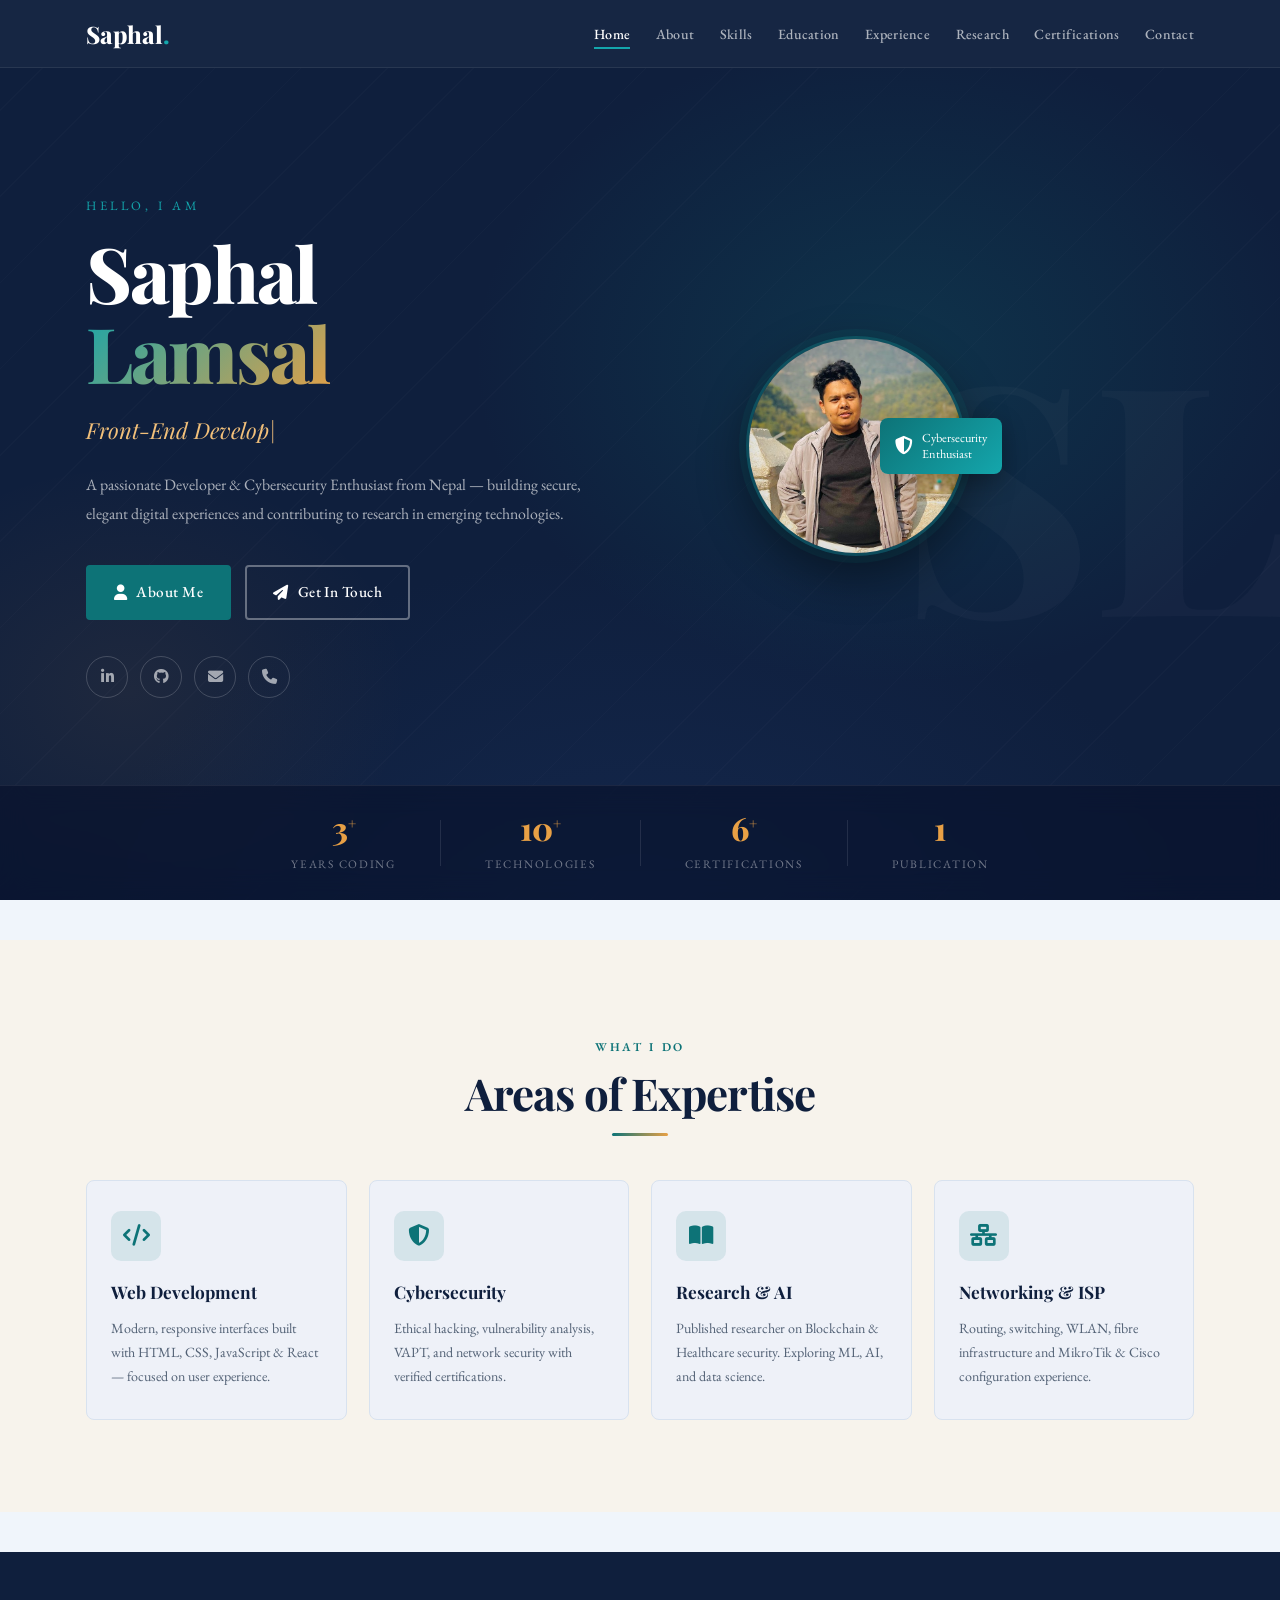
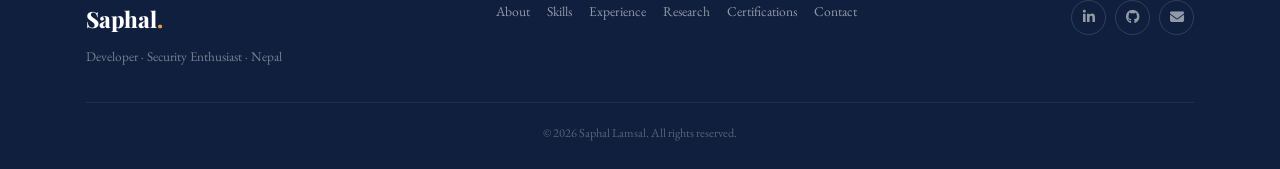
==== index.html @ c55fe4b3 "Add files via upload" ====
<!DOCTYPE html>
<html lang="en">
<head>
<meta charset="UTF-8">
<meta name="viewport" content="width=device-width, initial-scale=1.0">
<title>Saphal Lamsal — Developer &amp; Cybersecurity Enthusiast | Portfolio</title>
<meta name="description" content="Saphal Lamsal — Front-End Developer, Cybersecurity Enthusiast and Researcher from Nepal. Specializing in web development, ethical hacking, and AI research.">
<meta name="keywords" content="Saphal Lamsal, web developer Nepal, cybersecurity expert, ethical hacker, front-end developer, React developer, Python developer, VAPT, penetration testing, blockchain research, AI researcher Nepal">
<meta name="author" content="Saphal Lamsal">
<meta name="robots" content="index, follow">
<link rel="canonical" href="https://safallamsal.com.np/">

<!-- Open Graph / Facebook -->
<meta property="og:type" content="website">
<meta property="og:url" content="https://safallamsal.com.np/">
<meta property="og:title" content="Saphal Lamsal — Developer & Cybersecurity Enthusiast">
<meta property="og:description" content="Front-End Developer, Cybersecurity Enthusiast and Researcher from Nepal. Specializing in web development, ethical hacking, and AI research.">
<meta property="og:image" content="https://safallamsal.com.np/assets/img/profile/saphal-hero.png">

<!-- Twitter -->
<meta property="twitter:card" content="summary_large_image">
<meta property="twitter:url" content="https://safallamsal.com.np/">
<meta property="twitter:title" content="Saphal Lamsal — Developer & Cybersecurity Enthusiast">
<meta property="twitter:description" content="Front-End Developer, Cybersecurity Enthusiast and Researcher from Nepal.">
<meta property="twitter:image" content="https://safallamsal.com.np/assets/img/profile/saphal-hero.png">

<!-- Structured Data -->
<script type="application/ld+json">
{
  "@context": "https://schema.org",
  "@type": "Person",
  "name": "Saphal Lamsal",
  "url": "https://safallamsal.com.np",
  "image": "https://safallamsal.com.np/assets/img/profile/saphal-hero.png",
  "jobTitle": "Front-End Developer & Cybersecurity Enthusiast",
  "worksFor": {
    "@type": "Organization",
    "name": "Freelance"
  },
  "address": {
    "@type": "PostalAddress",
    "addressLocality": "Devchuli, Nawalpur",
    "addressCountry": "Nepal"
  },
  "email": "info@safallamsal.com.np",
  "telephone": "+977-9865506710",
  "sameAs": [
    "https://www.linkedin.com/in/saphallamsal/",
    "https://github.com/safalamsall"
  ]
}
</script>

<script async src="https://pagead2.googlesyndication.com/pagead/js/adsbygoogle.js?client=ca-pub-1549893812626371"
     crossorigin="anonymous"></script>
<link rel="stylesheet" href="style.css">
<link rel="stylesheet" href="https://cdnjs.cloudflare.com/ajax/libs/font-awesome/6.5.0/css/all.min.css">
</head>
<body>

<nav class="navbar" id="navbar">
  <div class="nav-inner">
    <a href="index.html" class="nav-logo">Saphal<span>.</span></a>
    <button class="hamburger" id="hamburger" aria-label="Menu">
      <span></span><span></span><span></span>
    </button>
    <ul class="nav-links" id="nav-links">
      <li><a href="index.html" class="active">Home</a></li>
      <li><a href="about.html">About</a></li>
      <li><a href="skills.html">Skills</a></li>
      <li><a href="education.html">Education</a></li>
      <li><a href="experience.html">Experience</a></li>
      <li><a href="research.html">Research</a></li>
      <li><a href="certifications.html">Certifications</a></li>
      <li><a href="contact.html">Contact</a></li>
    </ul>
  </div>
</nav>

<!-- ═══════════ HERO ═══════════ -->
<section class="hero">
  <div class="hero-bg-text">SL</div>
  <div class="hero-content">

    <div class="hero-intro">
      <span class="hero-greeting">Hello, I am</span>
      <h1 class="hero-name">Saphal<br><span>Lamsal</span></h1>
      <div class="hero-typewriter">
        <span id="typewriter"></span><span class="cursor">|</span>
      </div>
      <p class="hero-bio">
        A passionate Developer &amp; Cybersecurity Enthusiast from Nepal — building secure,
        elegant digital experiences and contributing to research in emerging technologies.
      </p>
      <div class="hero-ctas">
        <a href="about.html" class="btn-primary"><i class="fas fa-user"></i> About Me</a>
        <a href="contact.html" class="btn-outline"><i class="fas fa-paper-plane"></i> Get In Touch</a>
      </div>
      <div class="hero-socials">
        <a href="https://www.linkedin.com/in/saphallamsal/" target="_blank" aria-label="LinkedIn">
          <i class="fab fa-linkedin-in"></i>
        </a>
        <a href="https://github.com/safalamsall" target="_blank" aria-label="GitHub">
          <i class="fab fa-github"></i>
        </a>
        <a href="mailto:info@safallamsal.com.np" aria-label="Email">
          <i class="fas fa-envelope"></i>
        </a>
        <a href="tel:+9779865506710" aria-label="Phone">
          <i class="fas fa-phone"></i>
        </a>
      </div>
    </div>

    <div class="hero-portrait">
  <div class="portrait-badge">
    <i class="fas fa-shield-alt"></i>
    <span>Cybersecurity<br>Enthusiast</span>
  </div>

  <div class="hero-photo-circle">
    <img src="assets/img/profile/saphal-hero.png" alt="Saphal Lamsal">
  </div>
</div>

  </div>

  <div class="hero-stats-bar">
    <div class="stat-item">
      <span class="stat-n">3<sup>+</sup></span>
      <span class="stat-l">Years Coding</span>
    </div>
    <div class="stat-sep"></div>
    <div class="stat-item">
      <span class="stat-n">10<sup>+</sup></span>
      <span class="stat-l">Technologies</span>
    </div>
    <div class="stat-sep"></div>
    <div class="stat-item">
      <span class="stat-n">6<sup>+</sup></span>
      <span class="stat-l">Certifications</span>
    </div>
    <div class="stat-sep"></div>
    <div class="stat-item">
      <span class="stat-n">1</span>
      <span class="stat-l">Publication</span>
    </div>
  </div>
</section>

<!-- AdSense Ad Unit 1 -->
<div style="text-align: center; margin: 40px auto; max-width: 1200px;">
  <ins class="adsbygoogle"
       style="display:block"
       data-ad-client="ca-pub-1549893812626371"
       data-ad-slot="auto"
       data-ad-format="auto"
       data-full-width-responsive="true"></ins>
  <script>
       (adsbygoogle = window.adsbygoogle || []).push({});
  </script>
</div>

<!-- ═══════════ OVERVIEW ═══════════ -->
<section class="overview section-pad">
  <div class="container">
    <div class="sec-header center">
      <span class="sec-tag">What I Do</span>
      <h2 class="sec-title">Areas of Expertise</h2>
      <div class="sec-rule"></div>
    </div>
    <div class="overview-grid">
      <a href="skills.html" class="ov-card">
        <div class="ov-icon"><i class="fas fa-code"></i></div>
        <h3>Web Development</h3>
        <p>Modern, responsive interfaces built with HTML, CSS, JavaScript &amp; React — focused on user experience.</p>
      </a>
      <a href="certifications.html" class="ov-card">
        <div class="ov-icon"><i class="fas fa-shield-alt"></i></div>
        <h3>Cybersecurity</h3>
        <p>Ethical hacking, vulnerability analysis, VAPT, and network security with verified certifications.</p>
      </a>
      <a href="research.html" class="ov-card">
        <div class="ov-icon"><i class="fas fa-book-open"></i></div>
        <h3>Research &amp; AI</h3>
        <p>Published researcher on Blockchain &amp; Healthcare security. Exploring ML, AI, and data science.</p>
      </a>
      <a href="experience.html" class="ov-card">
        <div class="ov-icon"><i class="fas fa-network-wired"></i></div>
        <h3>Networking &amp; ISP</h3>
        <p>Routing, switching, WLAN, fibre infrastructure and MikroTik &amp; Cisco configuration experience.</p>
      </a>
    </div>
  </div>
</section>

<!-- AdSense Ad Unit 2 -->
<div style="text-align: center; margin: 40px auto; max-width: 1200px; padding: 0 20px;">
  <ins class="adsbygoogle"
       style="display:block"
       data-ad-client="ca-pub-1549893812626371"
       data-ad-slot="auto"
       data-ad-format="auto"
       data-full-width-responsive="true"></ins>
  <script>
       (adsbygoogle = window.adsbygoogle || []).push({});
  </script>
</div>

<!-- ═══════════ FOOTER ═══════════ -->
<footer class="footer">
  <div class="container">
    <div class="footer-inner">
      <div class="footer-brand">
        <span class="nav-logo">Saphal<span>.</span></span>
        <p>Developer · Security Enthusiast · Nepal</p>
      </div>
      <div class="footer-links">
        <a href="about.html">About</a>
        <a href="skills.html">Skills</a>
        <a href="experience.html">Experience</a>
        <a href="research.html">Research</a>
        <a href="certifications.html">Certifications</a>
        <a href="contact.html">Contact</a>
      </div>
      <div class="footer-socials">
        <a href="https://www.linkedin.com/in/saphallamsal/" target="_blank" aria-label="LinkedIn"><i class="fab fa-linkedin-in"></i></a>
        <a href="https://github.com/safalamsall" target="_blank" aria-label="GitHub"><i class="fab fa-github"></i></a>
        <a href="mailto:info@safallamsal.com.np" aria-label="Email"><i class="fas fa-envelope"></i></a>
      </div>
    </div>
    <div class="footer-copy">&copy; 2026 Saphal Lamsal. All rights reserved.</div>
  </div>
</footer>

<script src="main.js"></script>
</body>
</html>
---- style.css ----
/* ═══════════════════════════════════════════════════════════
   SAPHAL LAMSAL — PORTFOLIO  v3  (Final)
   Theme: Navy · Teal · Gold · Slate — No plain white backgrounds
═══════════════════════════════════════════════════════════ */
@import url('https://fonts.googleapis.com/css2?family=Playfair+Display:ital,wght@0,400;0,600;0,700;0,800;1,400;1,700&family=EB+Garamond:ital,opsz,wght@0,8..144,400;0,8..144,500;0,8..144,600;1,8..144,400;1,8..144,500&display=swap');

:root{
  --navy:       #0f1f3d;
  --navy-mid:   #1a3260;
  --navy-light: #243d6e;
  --teal:       #0d7377;
  --teal-light: #14a6ac;
  --teal-dim:   rgba(13,115,119,.11);
  --teal-glow:  rgba(13,115,119,.22);
  --gold:       #e8a045;
  --gold-light: #f2c07a;
  --gold-dim:   rgba(232,160,69,.13);
  /* section backgrounds — all distinctly coloured */
  --bg-hero:    #0f1f3d;
  --bg-soft:    #f0f5fb;   /* soft blue-white */
  --bg-ivory:   #f7f3ec;   /* warm ivory */
  --bg-slate:   #e8eef6;   /* cool slate */
  --bg-navy-soft:#eef1f8;  /* lightest navy tint */
  --bg-card:    #ffffff;
  --surface:    #ffffff;
  --border:     #d8e2ef;
  --border-mid: #b8c8de;
  --text:       #0d1b2a;
  --text-mid:   #2d4263;
  --text-muted: #526175;
  --text-light: #8a9bb0;
  --sh-sm:  rgba(15,31,61,.06);
  --sh-md:  rgba(15,31,61,.13);
  --sh-lg:  rgba(15,31,61,.22);
  --serif:  'Playfair Display','Times New Roman',Georgia,serif;
  --body:   'EB Garamond','Times New Roman',Georgia,serif;
  --nav-h:  68px;
}

/* ══════════════════════════════════════════════════════════
   PROTECTION: Disable Text Selection and Copy
══════════════════════════════════════════════════════════ */
body {
  -webkit-user-select: none;
  -moz-user-select: none;
  -ms-user-select: none;
  user-select: none;
  -webkit-touch-callout: none;
}

/* Allow selection for input fields */
input, textarea {
  -webkit-user-select: text;
  -moz-user-select: text;
  -ms-user-select: text;
  user-select: text;
}

*,*::before,*::after{box-sizing:border-box;margin:0;padding:0;}
html{scroll-behavior:smooth;font-size:16px;}
body{font-family:var(--body);background:var(--bg-soft);color:var(--text);line-height:1.75;overflow-x:hidden;}
img{max-width:100%;display:block;pointer-events:none;}
a{color:var(--teal);text-decoration:none;transition:opacity .2s;}
a:hover{opacity:.75;}
ul{list-style:none;}
::-webkit-scrollbar{width:5px;}
::-webkit-scrollbar-track{background:var(--bg-soft);}
::-webkit-scrollbar-thumb{background:var(--teal);border-radius:3px;}
.container{max-width:1180px;margin:0 auto;padding:0 36px;}
.section-pad{padding:92px 0;}

/* ═══ NAVBAR ═══ */
.navbar{
  position:fixed;top:0;left:0;right:0;z-index:999;height:var(--nav-h);
  background:rgba(15,31,61,.97);backdrop-filter:blur(14px);
  border-bottom:1px solid rgba(255,255,255,.08);transition:box-shadow .3s;
}
.navbar.scrolled{box-shadow:0 2px 24px rgba(0,0,0,.35);}
.nav-inner{max-width:1180px;margin:0 auto;padding:0 36px;height:100%;display:flex;align-items:center;justify-content:space-between;}
.nav-logo{font-family:var(--serif);font-size:1.5rem;font-weight:800;color:#fff;letter-spacing:-.01em;}
.nav-logo span{color:var(--teal-light);}
.nav-links{display:flex;gap:1.6rem;align-items:center;}
.nav-links a{
  font-family:var(--body);font-size:.88rem;font-weight:500;
  color:rgba(255,255,255,.65);letter-spacing:.02em;
  padding-bottom:4px;border-bottom:2px solid transparent;transition:all .2s;
}
.nav-links a:hover,.nav-links a.active{color:#fff;border-bottom-color:var(--teal-light);opacity:1;}
.hamburger{display:none;flex-direction:column;gap:5px;background:none;border:none;cursor:pointer;padding:4px;}
.hamburger span{width:24px;height:2px;background:#fff;border-radius:2px;transition:all .3s;}
.hamburger.open span:nth-child(1){transform:translateY(7px) rotate(45deg);}
.hamburger.open span:nth-child(2){opacity:0;}
.hamburger.open span:nth-child(3){transform:translateY(-7px) rotate(-45deg);}

/* ═══ SECTION LABELS ═══ */
.sec-tag{display:inline-block;font-family:var(--body);font-size:.75rem;font-weight:600;letter-spacing:.22em;text-transform:uppercase;color:var(--teal);margin-bottom:10px;}
.sec-title{font-family:var(--serif);font-size:clamp(1.8rem,3.5vw,2.75rem);font-weight:700;color:var(--navy);letter-spacing:-.02em;line-height:1.15;}
.sec-rule{width:56px;height:3px;background:linear-gradient(90deg,var(--teal),var(--gold));margin-top:14px;margin-bottom:44px;border-radius:2px;}
.sec-header.center{text-align:center;}
.sec-header.center .sec-rule{margin-left:auto;margin-right:auto;}
.sec-desc{color:var(--text-muted);font-size:1.02rem;margin-top:-28px;margin-bottom:44px;}
.sub-heading{font-family:var(--serif);font-size:1.2rem;font-weight:600;margin:30px 0 14px;color:var(--navy);}

/* ═══ BUTTONS ═══ */
.btn-primary{display:inline-flex;align-items:center;gap:9px;background:var(--teal);color:#fff;font-family:var(--body);font-size:.95rem;font-weight:500;padding:12px 26px;border-radius:4px;letter-spacing:.03em;transition:all .25s;border:2px solid var(--teal);}
.btn-primary:hover{background:var(--teal-light);border-color:var(--teal-light);color:#fff;opacity:1;transform:translateY(-2px);box-shadow:0 8px 24px var(--teal-glow);}
.btn-outline{display:inline-flex;align-items:center;gap:9px;background:transparent;color:var(--teal);font-family:var(--body);font-size:.95rem;font-weight:500;padding:12px 26px;border-radius:4px;border:2px solid var(--teal);letter-spacing:.03em;transition:all .25s;}
.btn-outline:hover{background:var(--teal);color:#fff;opacity:1;transform:translateY(-2px);}
.btn-block{display:flex;justify-content:center;margin-top:20px;}

/* ═══ PAGE HERO BAR ═══ */
.page-hero{
  margin-top:var(--nav-h);
  background:linear-gradient(135deg,var(--navy) 0%,var(--navy-mid) 55%,#1e4080 100%);
  padding:64px 0 52px;position:relative;overflow:hidden;
}
.page-hero::before{content:'';position:absolute;inset:0;background:radial-gradient(ellipse 45% 80% at 80% 50%,rgba(13,115,119,.2) 0%,transparent 65%),radial-gradient(ellipse 30% 60% at 5% 80%,rgba(232,160,69,.09) 0%,transparent 60%);}
.page-hero::after{content:'';position:absolute;bottom:0;left:0;right:0;height:3px;background:linear-gradient(90deg,var(--teal),var(--gold),var(--teal));}
.page-hero .sec-tag{color:var(--teal-light);}
.page-hero-title{font-family:var(--serif);font-size:clamp(2.2rem,5vw,3.6rem);font-weight:800;color:#fff;letter-spacing:-.03em;margin-top:8px;position:relative;z-index:1;}

/* ═══════════════════ HERO ═══════════════════ */
.hero{
  margin-top:var(--nav-h);
  min-height:calc(100vh - var(--nav-h));
  background:var(--bg-hero);
  display:flex;flex-direction:column;position:relative;overflow:hidden;
}
.hero::before{
  content:'';position:absolute;inset:0;
  background:
    radial-gradient(ellipse 55% 65% at 70% 35%,rgba(13,115,119,.24) 0%,transparent 60%),
    radial-gradient(ellipse 40% 50% at 10% 75%,rgba(232,160,69,.07) 0%,transparent 55%),
    radial-gradient(ellipse 70% 80% at 50% 110%,rgba(26,50,96,.5) 0%,transparent 65%);
}
.hero::after{content:'';position:absolute;inset:0;pointer-events:none;background-image:repeating-linear-gradient(-45deg,transparent,transparent 60px,rgba(255,255,255,.015) 60px,rgba(255,255,255,.015) 61px);}
.hero-bg-text{position:absolute;right:-10px;top:50%;transform:translateY(-50%);font-family:var(--serif);font-size:25vw;font-weight:800;color:rgba(255,255,255,.022);line-height:1;user-select:none;pointer-events:none;z-index:0;}

.hero-content{
  flex:1;display:flex;align-items:center;
  max-width:1180px;margin:0 auto;padding:80px 36px 40px;
  gap:80px;width:100%;position:relative;z-index:1;
}
.hero-intro{flex:1;max-width:580px;}
.hero-greeting{display:block;font-family:var(--body);font-size:.8rem;letter-spacing:.28em;text-transform:uppercase;color:var(--teal-light);margin-bottom:14px;}
.hero-name{font-family:var(--serif);font-size:clamp(2.8rem,6vw,5rem);font-weight:800;letter-spacing:-.03em;line-height:1.05;color:#fff;margin-bottom:18px;}
.hero-name span{color:transparent;background:linear-gradient(135deg,var(--teal-light),var(--gold));-webkit-background-clip:text;background-clip:text;}
.hero-typewriter{font-family:var(--serif);font-size:clamp(1.05rem,1.9vw,1.38rem);font-style:italic;color:var(--gold-light);margin-bottom:22px;min-height:2.2rem;}
.cursor{animation:blink .8s step-end infinite;}
@keyframes blink{0%,100%{opacity:1;}50%{opacity:0;}}
.hero-bio{font-size:.99rem;color:rgba(255,255,255,.65);line-height:1.82;margin-bottom:36px;max-width:500px;}
.hero-ctas{display:flex;gap:14px;flex-wrap:wrap;margin-bottom:36px;}
.hero-ctas .btn-primary{background:var(--teal);border-color:var(--teal);}
.hero-ctas .btn-outline{color:#fff;border-color:rgba(255,255,255,.35);}
.hero-ctas .btn-outline:hover{background:rgba(255,255,255,.12);border-color:rgba(255,255,255,.65);color:#fff;}
.hero-socials{display:flex;gap:12px;}
.hero-socials a{
  width:42px;height:42px;border-radius:50%;
  border:1px solid rgba(255,255,255,.18);
  display:flex;align-items:center;justify-content:center;
  color:rgba(255,255,255,.6);font-size:.95rem;transition:all .25s;
}
.hero-socials a:hover{background:var(--teal);border-color:var(--teal);color:#fff;opacity:1;transform:translateY(-3px);}

/* ── Hero Portrait — TWO CIRCULAR PHOTOS ── */
.hero-portrait{flex-shrink:0;position:relative;z-index:1;display:flex;flex-direction:column;align-items:center;gap:22px;}

.hero-photo-circle{
  position:relative;
  width:220px;height:220px;border-radius:50%;
  overflow:hidden;
  border:3px solid rgba(13,115,119,.5);
  box-shadow:0 0 0 7px rgba(13,115,119,.12),0 18px 48px rgba(0,0,0,.45);
  transition:all .4s cubic-bezier(.25,.8,.25,1);
  cursor:default;
}
.hero-photo-circle img{
  width:100%;height:100%;object-fit:cover;object-position:top center;
  transition:transform .4s ease;
}
.hero-photo-circle::after{
  content:'';position:absolute;inset:0;border-radius:50%;
  background:linear-gradient(180deg,transparent 40%,rgba(13,115,119,.25) 100%);
  opacity:0;transition:opacity .4s;
}
.hero-photo-circle:hover{
  border-color:var(--gold);
  box-shadow:0 0 0 8px rgba(232,160,69,.2),0 22px 56px rgba(0,0,0,.5);
  transform:translateY(-6px) scale(1.03);
}
.hero-photo-circle:hover img{transform:scale(1.06);}
.hero-photo-circle:hover::after{opacity:1;}

/* smaller second circle */
.hero-photo-circle.circle-sm{
  width:160px;height:160px;
  border-color:rgba(232,160,69,.45);
  box-shadow:0 0 0 6px rgba(232,160,69,.1),0 12px 36px rgba(0,0,0,.4);
}
.hero-photo-circle.circle-sm:hover{
  border-color:var(--teal-light);
  box-shadow:0 0 0 7px rgba(13,115,119,.18),0 18px 44px rgba(0,0,0,.5);
}

.portrait-badge{
  position:absolute;right:-36px;top:50%;transform:translateY(-50%);
  background:linear-gradient(135deg,var(--teal),var(--teal-light));
  color:#fff;padding:12px 15px;border-radius:8px;
  font-family:var(--body);font-size:.77rem;
  display:flex;gap:9px;align-items:center;line-height:1.3;
  box-shadow:0 8px 24px rgba(0,0,0,.3);z-index:2;
  animation:float 3s ease-in-out infinite;
}
.portrait-badge i{font-size:1.15rem;}
@keyframes float{0%,100%{transform:translateY(-50%);}50%{transform:translateY(calc(-50% - 7px));}}

/* Stats */
.hero-stats-bar{
  width:100%;border-top:1px solid rgba(255,255,255,.07);
  background:rgba(8,18,44,.65);backdrop-filter:blur(14px);
  display:flex;align-items:center;justify-content:center;
  padding:26px 36px;gap:0;position:relative;z-index:1;
}
.stat-item{text-align:center;padding:0 44px;}
.stat-n{font-family:var(--serif);font-size:2rem;font-weight:800;color:var(--gold);line-height:1;}
.stat-n sup{font-size:.9rem;vertical-align:super;}
.stat-l{font-size:.72rem;letter-spacing:.15em;text-transform:uppercase;color:rgba(255,255,255,.42);margin-top:4px;display:block;}
.stat-sep{width:1px;height:46px;background:rgba(255,255,255,.1);flex-shrink:0;}

/* ═══ OVERVIEW (bg-ivory) ═══ */
.overview{background:var(--bg-ivory);}
.overview-grid{display:grid;grid-template-columns:repeat(4,1fr);gap:22px;}
.ov-card{
  background:var(--bg-navy-soft);border:1px solid var(--border);
  border-radius:8px;padding:30px 24px;
  transition:all .3s;position:relative;overflow:hidden;cursor:pointer;
}
.ov-card::before{content:'';position:absolute;top:0;left:0;right:0;height:3px;background:linear-gradient(90deg,var(--teal),var(--gold));transform:scaleX(0);transition:transform .35s;transform-origin:left;}
.ov-card:hover{transform:translateY(-6px);box-shadow:0 16px 44px var(--sh-md);opacity:1;background:var(--navy);border-color:var(--navy);}
.ov-card:hover::before{transform:scaleX(1);}
.ov-card:hover .ov-icon{background:var(--teal);color:#fff;}
.ov-card:hover h3{color:#fff;}
.ov-card:hover p{color:rgba(255,255,255,.62);}
.ov-icon{width:50px;height:50px;background:var(--teal-dim);border-radius:10px;display:flex;align-items:center;justify-content:center;font-size:1.35rem;color:var(--teal);margin-bottom:16px;transition:all .3s;}
.ov-card h3{font-family:var(--serif);font-size:1.08rem;font-weight:700;margin-bottom:10px;color:var(--navy);transition:color .3s;}
.ov-card p{font-size:.88rem;color:var(--text-muted);line-height:1.7;transition:color .3s;}

/* ═══ ABOUT (bg-soft) ═══ */
.about-section{background:var(--bg-soft);}
.about-layout{display:grid;grid-template-columns:300px 1fr;gap:64px;align-items:start;}
.about-photo-stack{position:relative;margin-bottom:20px;}
.about-photo-main{border-radius:8px;overflow:hidden;border:3px solid var(--border);box-shadow:0 16px 48px var(--sh-md);aspect-ratio:3/4;}
.about-photo-main img{width:100%;height:100%;object-fit:cover;object-position:top center;}
.about-photo-thumb{position:absolute;bottom:-18px;right:-18px;width:108px;height:128px;border-radius:6px;overflow:hidden;border:3px solid var(--surface);box-shadow:0 8px 24px var(--sh-lg);}
.about-photo-thumb img{width:100%;height:100%;object-fit:cover;object-position:top center;}
.about-contact-card{background:var(--bg-slate);border:1px solid var(--border);border-radius:6px;padding:18px;margin-top:28px;}
.ac-item{display:flex;align-items:flex-start;gap:12px;padding:9px 0;border-bottom:1px solid var(--border);font-size:.87rem;color:var(--text-muted);}
.ac-item:last-child{border-bottom:none;}
.ac-icon{color:var(--teal);width:17px;margin-top:2px;flex-shrink:0;font-size:.93rem;}
.about-lead{font-family:var(--serif);font-size:1.22rem;font-style:italic;color:var(--text-mid);margin-bottom:22px;line-height:1.62;padding-left:18px;border-left:3px solid var(--teal);}
.about-bio-col p{font-size:.97rem;color:var(--text-muted);line-height:1.82;margin-bottom:14px;}
.about-bio-col p strong{color:var(--text);font-weight:600;}
.about-info-grid{border:1px solid var(--border);border-radius:6px;overflow:hidden;margin-top:28px;background:var(--bg-slate);}
.info-row{display:flex;align-items:center;padding:11px 18px;border-bottom:1px solid var(--border);font-size:.91rem;gap:14px;}
.info-row:last-child{border-bottom:none;}
.info-label{font-weight:600;color:var(--text-mid);min-width:140px;display:flex;align-items:center;gap:8px;}
.info-label i{color:var(--teal);width:16px;}
.info-value{color:var(--text-muted);}
.info-value.available{color:#1a8a3c;font-weight:600;}
.interests-row{display:flex;flex-wrap:wrap;gap:8px;margin-top:4px;}
.interest-tag{
  display:inline-flex;align-items:center;gap:7px;
  background:var(--teal-dim);border:1px solid rgba(13,115,119,.2);
  color:var(--teal);font-size:.82rem;font-weight:500;padding:6px 13px;border-radius:20px;
  transition:all .2s;
}
.interest-tag:hover{background:var(--teal);color:#fff;border-color:var(--teal);}

/* ═══ SKILLS (bg-slate) ═══ */
.skills-section{background:var(--bg-slate);}
.skills-bars-grid{display:grid;grid-template-columns:1fr 1fr;gap:24px 52px;margin-bottom:60px;}
.skill-bar-item{margin-bottom:4px;}
.sb-header{display:flex;justify-content:space-between;align-items:center;font-size:.94rem;font-weight:500;margin-bottom:8px;color:var(--text);}
.sb-pct{font-family:var(--serif);font-size:.93rem;color:var(--teal);font-style:italic;}
.sb-track{height:5px;background:var(--border);border-radius:10px;overflow:hidden;}
.sb-fill{height:100%;width:0;background:linear-gradient(90deg,var(--teal),var(--teal-light));border-radius:10px;transition:width 1.4s cubic-bezier(.25,.8,.25,1);}
.skill-category-section{margin-bottom:44px;}
.skill-cat-title{font-family:var(--serif);font-size:1.05rem;font-weight:700;color:var(--navy);margin-bottom:16px;padding-bottom:10px;border-bottom:2px solid var(--border);display:flex;align-items:center;gap:9px;}
.skill-cat-title i{color:var(--teal);}
.skill-cards-grid{display:flex;flex-wrap:wrap;gap:10px;}
.skill-card{
  display:flex;align-items:center;gap:9px;
  background:var(--surface);border:1px solid var(--border);
  border-radius:6px;padding:10px 16px;
  font-size:.86rem;font-weight:500;color:var(--text-mid);
  transition:all .25s;cursor:default;
}
.skill-card i{font-size:1.05rem;color:var(--teal);}
.skill-card:hover{background:var(--navy);color:#fff;border-color:var(--navy);transform:translateY(-3px);box-shadow:0 8px 20px var(--sh-md);}
.skill-card:hover i{color:var(--gold);}

/* ═══ EDUCATION (bg-ivory) ═══ */
.education-section{background:var(--bg-ivory);}
.edu-timeline{display:flex;flex-direction:column;gap:0;}
.edu-card{
  display:grid;grid-template-columns:380px 1fr;
  background:var(--surface);border:1px solid var(--border);
  border-radius:8px;overflow:hidden;box-shadow:0 4px 24px var(--sh-sm);
  opacity:0;transform:translateY(32px);transition:opacity .7s ease,transform .7s ease;
}
.edu-card.visible{opacity:1;transform:translateY(0);}
.edu-card.reverse{grid-template-columns:1fr 380px;}
.edu-card.reverse .edu-card-image{order:2;}
.edu-card.reverse .edu-card-body{order:1;}
.edu-card-image{position:relative;min-height:280px;overflow:hidden;background:var(--bg-slate);}
.edu-card-image img{width:100%;height:100%;object-fit:cover;transition:transform .5s;}
.edu-card:hover .edu-card-image img{transform:scale(1.04);}
.edu-logo-overlay{position:absolute;top:14px;left:14px;z-index:2;background:#fff;border-radius:8px;padding:7px 11px;box-shadow:0 4px 14px rgba(0,0,0,.18);}
.edu-logo-overlay img{height:34px;width:auto;object-fit:contain;}
.edu-img-caption{position:absolute;bottom:0;left:0;right:0;background:linear-gradient(transparent,rgba(0,0,0,.72));padding:20px 18px 14px;color:#fff;font-size:.83rem;font-style:italic;}
.edu-icon-placeholder{width:100%;height:100%;min-height:200px;display:flex;align-items:center;justify-content:center;font-size:5rem;color:rgba(13,115,119,.18);}
.edu-card-body{padding:36px 32px;background:var(--surface);}
.edu-period{font-size:.77rem;letter-spacing:.16em;text-transform:uppercase;color:var(--teal);margin-bottom:10px;display:flex;align-items:center;gap:7px;}
.edu-degree{font-family:var(--serif);font-size:1.38rem;font-weight:700;color:var(--navy);margin-bottom:7px;line-height:1.3;}
.edu-institution{font-size:.91rem;color:var(--text-muted);margin-bottom:14px;display:flex;flex-wrap:wrap;align-items:baseline;gap:8px;}
.edu-institution i{color:var(--teal);}
.edu-affil{font-size:.77rem;background:var(--teal-dim);color:var(--teal);padding:3px 10px;border-radius:20px;}
.edu-desc p{font-size:.92rem;color:var(--text-muted);line-height:1.78;margin-bottom:10px;}
.edu-courses h4{font-family:var(--serif);font-size:.93rem;font-weight:700;color:var(--text);margin:18px 0 10px;display:flex;align-items:center;gap:8px;}
.edu-courses h4 i{color:var(--teal);}
.course-tags{display:flex;flex-wrap:wrap;gap:7px;}
.ctag{display:inline-flex;align-items:center;gap:6px;background:var(--bg-slate);border:1px solid var(--border);font-size:.79rem;padding:5px 11px;border-radius:4px;color:var(--text-muted);}
.ctag i{color:var(--teal);font-size:.79rem;}
.edu-connector{display:flex;align-items:center;justify-content:center;padding:14px 0;}
.ec-line{width:1px;height:36px;background:var(--border);}
.ec-dot{width:40px;height:40px;border-radius:50%;background:linear-gradient(135deg,var(--teal),var(--teal-light));color:#fff;display:flex;align-items:center;justify-content:center;font-size:.9rem;flex-shrink:0;box-shadow:0 0 0 6px rgba(13,115,119,.1);}

/* ═══ EXPERIENCE (bg-navy-soft) ═══ */
.experience-section{background:var(--bg-navy-soft);}
.exp-timeline{display:flex;flex-direction:column;gap:36px;}
.exp-item{display:grid;grid-template-columns:64px 1fr;gap:22px;align-items:start;opacity:0;transform:translateX(-20px);transition:all .7s ease;}
.exp-item.visible{opacity:1;transform:translateX(0);}
.exp-icon-col{display:flex;flex-direction:column;align-items:center;}
.exp-icon{width:52px;height:52px;border-radius:50%;background:linear-gradient(135deg,var(--teal),var(--teal-light));color:#fff;display:flex;align-items:center;justify-content:center;font-size:1.25rem;flex-shrink:0;box-shadow:0 4px 16px var(--teal-glow);}
.exp-line{width:2px;flex:1;background:var(--border-mid);margin-top:10px;}
.exp-card{
  background:var(--surface);border:1px solid var(--border);
  border-radius:8px;padding:28px 32px;
  box-shadow:0 4px 20px var(--sh-sm);transition:all .3s;
}
.exp-card:hover{box-shadow:0 10px 36px var(--sh-md);transform:translateY(-3px);border-color:rgba(13,115,119,.2);}
.exp-header{display:flex;justify-content:space-between;align-items:flex-start;margin-bottom:16px;gap:18px;}
.exp-role{font-family:var(--serif);font-size:1.3rem;font-weight:700;margin-bottom:4px;color:var(--navy);}
.exp-company{font-size:.91rem;color:var(--text-muted);display:flex;align-items:center;gap:7px;}
.exp-company i{color:var(--teal);}
.exp-meta{text-align:right;flex-shrink:0;}
.exp-period{font-size:.79rem;color:var(--teal);letter-spacing:.05em;display:flex;align-items:center;gap:6px;justify-content:flex-end;margin-bottom:5px;}
.exp-type{font-size:.72rem;background:var(--teal-dim);color:var(--teal);padding:3px 10px;border-radius:20px;display:inline-block;}
.exp-body>p{font-size:.95rem;color:var(--text-muted);line-height:1.82;margin-bottom:18px;}
.exp-responsibilities h4{font-family:var(--serif);font-size:.95rem;font-weight:700;color:var(--text);margin-bottom:11px;display:flex;align-items:center;gap:8px;}
.exp-responsibilities h4 i{color:var(--teal);}
.exp-responsibilities ul{display:flex;flex-direction:column;gap:7px;}
.exp-responsibilities li{display:flex;align-items:flex-start;gap:10px;font-size:.91rem;color:var(--text-muted);line-height:1.65;}
.exp-responsibilities li i{color:var(--teal);margin-top:4px;flex-shrink:0;font-size:.8rem;}
.exp-skills-used{display:flex;flex-wrap:wrap;gap:7px;margin-top:18px;padding-top:14px;border-top:1px solid var(--border);}
.esk{display:inline-flex;align-items:center;gap:6px;font-size:.79rem;color:var(--teal);background:var(--teal-dim);border:1px solid rgba(13,115,119,.2);padding:4px 11px;border-radius:4px;}

/* ═══ RESEARCH (bg-slate) ═══ */
.research-section{background:var(--bg-slate);}
.research-card-wrap{margin-bottom:36px;}
.research-card{background:var(--surface);border:1px solid var(--border);border-radius:8px;padding:44px 50px;box-shadow:0 8px 36px var(--sh-md);position:relative;overflow:hidden;}
.research-card::before{content:'';position:absolute;top:0;left:0;width:5px;height:100%;background:linear-gradient(180deg,var(--teal),var(--gold));border-radius:8px 0 0 8px;}
.rc-badge{display:inline-flex;align-items:center;gap:8px;background:var(--teal-dim);border:1px solid rgba(13,115,119,.2);color:var(--teal);font-size:.77rem;letter-spacing:.1em;text-transform:uppercase;padding:5px 14px;border-radius:20px;margin-bottom:18px;}
.rc-title{font-family:var(--serif);font-size:clamp(1.3rem,2.5vw,1.85rem);font-weight:700;color:var(--navy);line-height:1.3;margin-bottom:26px;}
.rc-meta-row{display:flex;gap:28px;flex-wrap:wrap;margin-bottom:26px;}
.rc-meta-item{display:flex;align-items:flex-start;gap:11px;font-size:.89rem;}
.rc-meta-item>i{color:var(--teal);font-size:1.02rem;margin-top:2px;}
.rc-meta-label{display:block;font-size:.71rem;letter-spacing:.1em;text-transform:uppercase;color:var(--text-light);margin-bottom:2px;}
.rc-meta-val{font-weight:600;color:var(--text);}
.rc-doi-box{display:inline-flex;align-items:center;gap:14px;background:var(--bg-soft);border:1px solid var(--border);border-radius:6px;padding:12px 18px;margin-bottom:28px;}
.doi-label{font-size:.67rem;letter-spacing:.2em;text-transform:uppercase;font-weight:700;background:var(--teal);color:#fff;padding:4px 10px;border-radius:3px;}
.doi-link{font-family:'Courier New',monospace;font-size:.9rem;color:var(--teal);font-weight:600;display:flex;align-items:center;gap:7px;}
.rc-abstract h4,.rc-keywords h4{font-family:var(--serif);font-size:.95rem;font-weight:700;color:var(--text);margin-bottom:11px;display:flex;align-items:center;gap:8px;}
.rc-abstract h4 i,.rc-keywords h4 i{color:var(--teal);}
.rc-abstract p{font-size:.94rem;color:var(--text-muted);line-height:1.82;margin-bottom:11px;}
.rc-kw-tags{display:flex;flex-wrap:wrap;gap:8px;}
.kw-tag{background:var(--teal-dim);border:1px solid rgba(13,115,119,.18);color:var(--teal);font-size:.79rem;padding:5px 13px;border-radius:20px;}
.rc-keywords{margin:22px 0;}
.rc-actions{display:flex;gap:14px;flex-wrap:wrap;margin-top:30px;padding-top:22px;border-top:1px solid var(--border);}
.citation-box{background:var(--bg-ivory);border:1px solid var(--border);border-radius:6px;padding:24px 28px;}
.citation-box h4{font-family:var(--serif);font-size:.95rem;font-weight:700;color:var(--text);margin-bottom:12px;display:flex;align-items:center;gap:8px;}
.citation-box h4 i{color:var(--teal);}
.citation-text{font-size:.91rem;color:var(--text-muted);line-height:1.78;margin-bottom:16px;font-family:'Times New Roman',Times,serif;}
.copy-citation-btn{display:inline-flex;align-items:center;gap:7px;background:none;border:1px solid var(--border);color:var(--text-muted);font-size:.81rem;font-family:var(--body);padding:7px 16px;border-radius:4px;cursor:pointer;transition:all .2s;}
.copy-citation-btn:hover{border-color:var(--teal);color:var(--teal);}

/* ═══ CERTIFICATIONS (bg-ivory) ═══ */
.certifications-section{background:var(--bg-ivory);}
.cert-cards-grid{display:flex;flex-direction:column;gap:26px;}
.cert-card-full{
  display:grid;grid-template-columns:320px 1fr;
  background:var(--surface);border:1px solid var(--border);
  border-radius:8px;overflow:hidden;box-shadow:0 4px 20px var(--sh-sm);
  transition:all .3s;opacity:0;transform:translateY(26px);
}
.cert-card-full.visible{opacity:1;transform:translateY(0);}
.cert-card-full:hover{box-shadow:0 14px 42px var(--sh-md);transform:translateY(-5px);border-color:rgba(13,115,119,.25);}
.cert-card-img{position:relative;min-height:210px;overflow:hidden;background:var(--bg-slate);display:flex;align-items:center;justify-content:center;}
.cert-card-img img{width:100%;height:100%;object-fit:cover;transition:transform .5s;}
.cert-card-full:hover .cert-card-img img{transform:scale(1.04);}
.cert-placeholder{width:100%;height:100%;min-height:210px;display:flex;align-items:center;justify-content:center;font-size:4.5rem;color:rgba(13,115,119,.18);}
.li-placeholder{background:linear-gradient(135deg,#ebf4ff,#dbeeff);}
.ec-placeholder{background:linear-gradient(135deg,#fff5e8,#feecd4);}
.cert-card-info{padding:28px 32px;}
.cert-issuer-row{display:flex;align-items:center;justify-content:space-between;margin-bottom:10px;gap:10px;flex-wrap:wrap;}
.cert-issuer-name{font-size:.82rem;font-weight:600;color:var(--text-muted);}
.cert-type-badge{font-size:.69rem;letter-spacing:.1em;text-transform:uppercase;padding:3px 10px;border-radius:20px;font-weight:600;}
.cert-type-badge.networking{background:rgba(0,100,200,.09);color:#0064c8;}
.cert-type-badge.security{background:var(--teal-dim);color:var(--teal);}
.cert-type-badge.ai{background:rgba(100,60,180,.09);color:#5a28b8;}
.cert-title-full{font-family:var(--serif);font-size:1.22rem;font-weight:700;color:var(--navy);margin-bottom:4px;line-height:1.3;}
.cert-subtitle{font-size:.85rem;color:var(--text-muted);margin-bottom:16px;font-style:italic;}
.cert-details-grid{display:grid;grid-template-columns:1fr 1fr;gap:9px;background:var(--bg-slate);border:1px solid var(--border);border-radius:5px;padding:13px;margin-bottom:14px;}
.cd-item{display:flex;align-items:flex-start;gap:8px;font-size:.79rem;}
.cd-item>i{color:var(--teal);margin-top:2px;flex-shrink:0;}
.cd-item>div{display:flex;flex-direction:column;}
.cd-item span{font-size:.68rem;color:var(--text-light);letter-spacing:.07em;text-transform:uppercase;}
.cd-item strong{color:var(--text);font-weight:600;font-size:.8rem;}
.cert-skills-covered{display:flex;flex-wrap:wrap;gap:6px;margin-bottom:13px;}
.cert-skills-covered span{display:inline-flex;align-items:center;gap:5px;font-size:.77rem;color:var(--teal);background:var(--teal-dim);border:1px solid rgba(13,115,119,.15);padding:3px 10px;border-radius:4px;}
.cert-view-btn{display:inline-flex;align-items:center;gap:7px;font-size:.82rem;color:var(--teal);font-weight:600;border:1px solid var(--teal);padding:7px 16px;border-radius:4px;transition:all .2s;}
.cert-view-btn:hover{background:var(--teal);color:#fff;opacity:1;}

/* ═══ CONTACT (bg-navy-soft) ═══ */
.contact-section{background:var(--bg-navy-soft);}
.contact-layout{display:grid;grid-template-columns:1fr 1.3fr;gap:64px;align-items:start;}
.contact-intro{font-size:.97rem;color:var(--text-muted);line-height:1.82;margin-bottom:30px;}
.contact-info-items{margin-bottom:30px;}
.ci-item{display:flex;align-items:flex-start;gap:15px;padding:12px 0;border-bottom:1px solid var(--border);}
.ci-item:first-child{border-top:1px solid var(--border);}
.ci-icon{width:36px;height:36px;border-radius:50%;background:var(--teal-dim);display:flex;align-items:center;justify-content:center;color:var(--teal);font-size:.9rem;flex-shrink:0;}
.ci-label{display:block;font-size:.69rem;letter-spacing:.12em;text-transform:uppercase;color:var(--text-light);margin-bottom:2px;}
.ci-val{font-size:.92rem;font-weight:500;color:var(--text);}
.contact-socials h4{font-family:var(--serif);font-size:1rem;font-weight:700;margin-bottom:11px;color:var(--navy);}
.cs-links{display:flex;gap:10px;}
.cs-link{display:flex;align-items:center;gap:9px;padding:10px 17px;border-radius:5px;border:1px solid var(--border);font-size:.85rem;font-weight:500;color:var(--text);transition:all .25s;}
.cs-link:hover{opacity:1;transform:translateY(-2px);box-shadow:0 6px 16px var(--sh-md);}
.cs-link.linkedin:hover{background:#0077b5;border-color:#0077b5;color:#fff;}
.cs-link.github:hover{background:#1a1a1a;border-color:#1a1a1a;color:#fff;}
.availability-box{display:flex;align-items:flex-start;gap:13px;background:rgba(26,138,60,.06);border:1px solid rgba(26,138,60,.22);border-radius:6px;padding:15px 17px;margin-top:24px;}
.avail-dot{width:9px;height:9px;border-radius:50%;background:#1a8a3c;margin-top:6px;flex-shrink:0;animation:pulse-dot 2s infinite;}
@keyframes pulse-dot{0%,100%{box-shadow:0 0 0 0 rgba(26,138,60,.4);}50%{box-shadow:0 0 0 7px rgba(26,138,60,0);}}
.availability-box strong{color:#1a8a3c;font-size:.92rem;}
.availability-box p{font-size:.82rem;color:var(--text-muted);margin:0;}
.contact-form-card{background:var(--surface);border:1px solid var(--border);border-radius:8px;padding:40px 42px;box-shadow:0 8px 36px var(--sh-md);}
.form-title{font-family:var(--serif);font-size:1.38rem;font-weight:700;color:var(--navy);margin-bottom:6px;display:flex;align-items:center;gap:10px;}
.form-title i{color:var(--teal);}
.form-note{font-size:.85rem;color:var(--text-muted);margin-bottom:24px;}
.form-note strong{color:var(--teal);}
.form-row{display:grid;grid-template-columns:1fr 1fr;gap:14px;}
.form-group{margin-bottom:15px;}
.form-group label{display:flex;align-items:center;gap:7px;font-size:.77rem;letter-spacing:.1em;text-transform:uppercase;color:var(--text-muted);font-weight:600;margin-bottom:6px;}
.form-group label i{color:var(--teal);}
.req{color:var(--teal);}
.form-group input,.form-group textarea,.form-group select{width:100%;font-family:var(--body);font-size:.94rem;background:var(--bg-soft);border:1px solid var(--border);color:var(--text);padding:11px 15px;border-radius:5px;outline:none;transition:border-color .2s;-webkit-appearance:none;appearance:none;}
.form-group input:focus,.form-group textarea:focus,.form-group select:focus{border-color:var(--teal);box-shadow:0 0 0 3px var(--teal-dim);background:var(--surface);}
.form-group textarea{resize:none;}
.btn-submit{width:100%;justify-content:center;font-size:.97rem;padding:14px;}

/* ═══ THANK YOU ═══ */
.thankyou-wrap{min-height:100vh;display:flex;align-items:center;justify-content:center;padding:80px 32px;background:var(--bg-slate);}
.thankyou-card{text-align:center;max-width:480px;}
.ty-icon{font-size:4rem;color:var(--teal);margin-bottom:20px;}
.thankyou-card h1{font-family:var(--serif);font-size:2.4rem;margin-bottom:16px;color:var(--navy);}
.thankyou-card p{color:var(--text-muted);line-height:1.8;margin-bottom:26px;}

/* ═══ FOOTER ═══ */
.footer{background:var(--navy);color:rgba(255,255,255,.65);padding:48px 0 24px;}
.footer-inner{display:flex;align-items:flex-start;justify-content:space-between;gap:30px;flex-wrap:wrap;margin-bottom:34px;}
.footer .nav-logo{color:#fff;font-size:1.4rem;}
.footer .nav-logo span{color:var(--gold);}
.footer-brand p{font-size:.83rem;color:rgba(255,255,255,.43);margin-top:6px;}
.footer-links{display:flex;gap:17px;flex-wrap:wrap;align-items:center;}
.footer-links a{font-size:.85rem;color:rgba(255,255,255,.54);transition:color .2s;}
.footer-links a:hover{color:var(--gold-light);opacity:1;}
.footer-socials{display:flex;gap:9px;}
.footer-socials a{width:35px;height:35px;border-radius:50%;border:1px solid rgba(255,255,255,.14);display:flex;align-items:center;justify-content:center;color:rgba(255,255,255,.55);font-size:.88rem;transition:all .2s;}
.footer-socials a:hover{background:var(--teal);border-color:var(--teal);color:#fff;opacity:1;}
.footer-copy{text-align:center;font-size:.77rem;color:rgba(255,255,255,.3);padding-top:20px;border-top:1px solid rgba(255,255,255,.07);}

/* ═══ RESPONSIVE ═══ */
@media(max-width:1060px){
  .overview-grid{grid-template-columns:repeat(2,1fr);}
  .about-layout{grid-template-columns:1fr;}
  .about-portrait-col{display:grid;grid-template-columns:190px 1fr;gap:22px;align-items:start;}
  .about-photo-stack{margin-bottom:0;}
  .hero-portrait{display:none;}
  .hero-content{padding:60px 36px 40px;}
  .edu-card,.edu-card.reverse{grid-template-columns:1fr;}
  .edu-card.reverse .edu-card-image,.edu-card.reverse .edu-card-body{order:unset;}
  .edu-card-image{min-height:220px;}
  .cert-card-full{grid-template-columns:250px 1fr;}
  .contact-layout{grid-template-columns:1fr;gap:44px;}
  .skills-bars-grid{grid-template-columns:1fr;}
}
@media(max-width:768px){
  .nav-links{position:fixed;top:var(--nav-h);left:0;right:0;background:var(--navy);border-bottom:1px solid rgba(255,255,255,.08);flex-direction:column;gap:0;padding:14px 0;display:none;box-shadow:0 8px 24px rgba(0,0,0,.4);z-index:998;}
  .nav-links.open{display:flex;}
  .nav-links a{padding:12px 36px;border-bottom:none;color:rgba(255,255,255,.75);}
  .hamburger{display:flex;}
  .form-row{grid-template-columns:1fr;}
  .exp-header{flex-direction:column;gap:8px;}
  .exp-meta{text-align:left;}
  .cert-card-full{grid-template-columns:1fr;}
  .cert-card-img{min-height:170px;}
  .cert-details-grid{grid-template-columns:1fr;}
  .hero-stats-bar{flex-wrap:wrap;gap:20px;}
  .stat-sep{display:none;}
  .stat-item{padding:0 20px;}
  .overview-grid{grid-template-columns:1fr;}
  .contact-form-card{padding:24px 20px;}
  .research-card{padding:26px 22px;}
  .about-portrait-col{grid-template-columns:1fr;}
  .container{padding:0 20px;}
  .section-pad{padding:64px 0;}
  .page-hero{padding:48px 0 38px;}
}
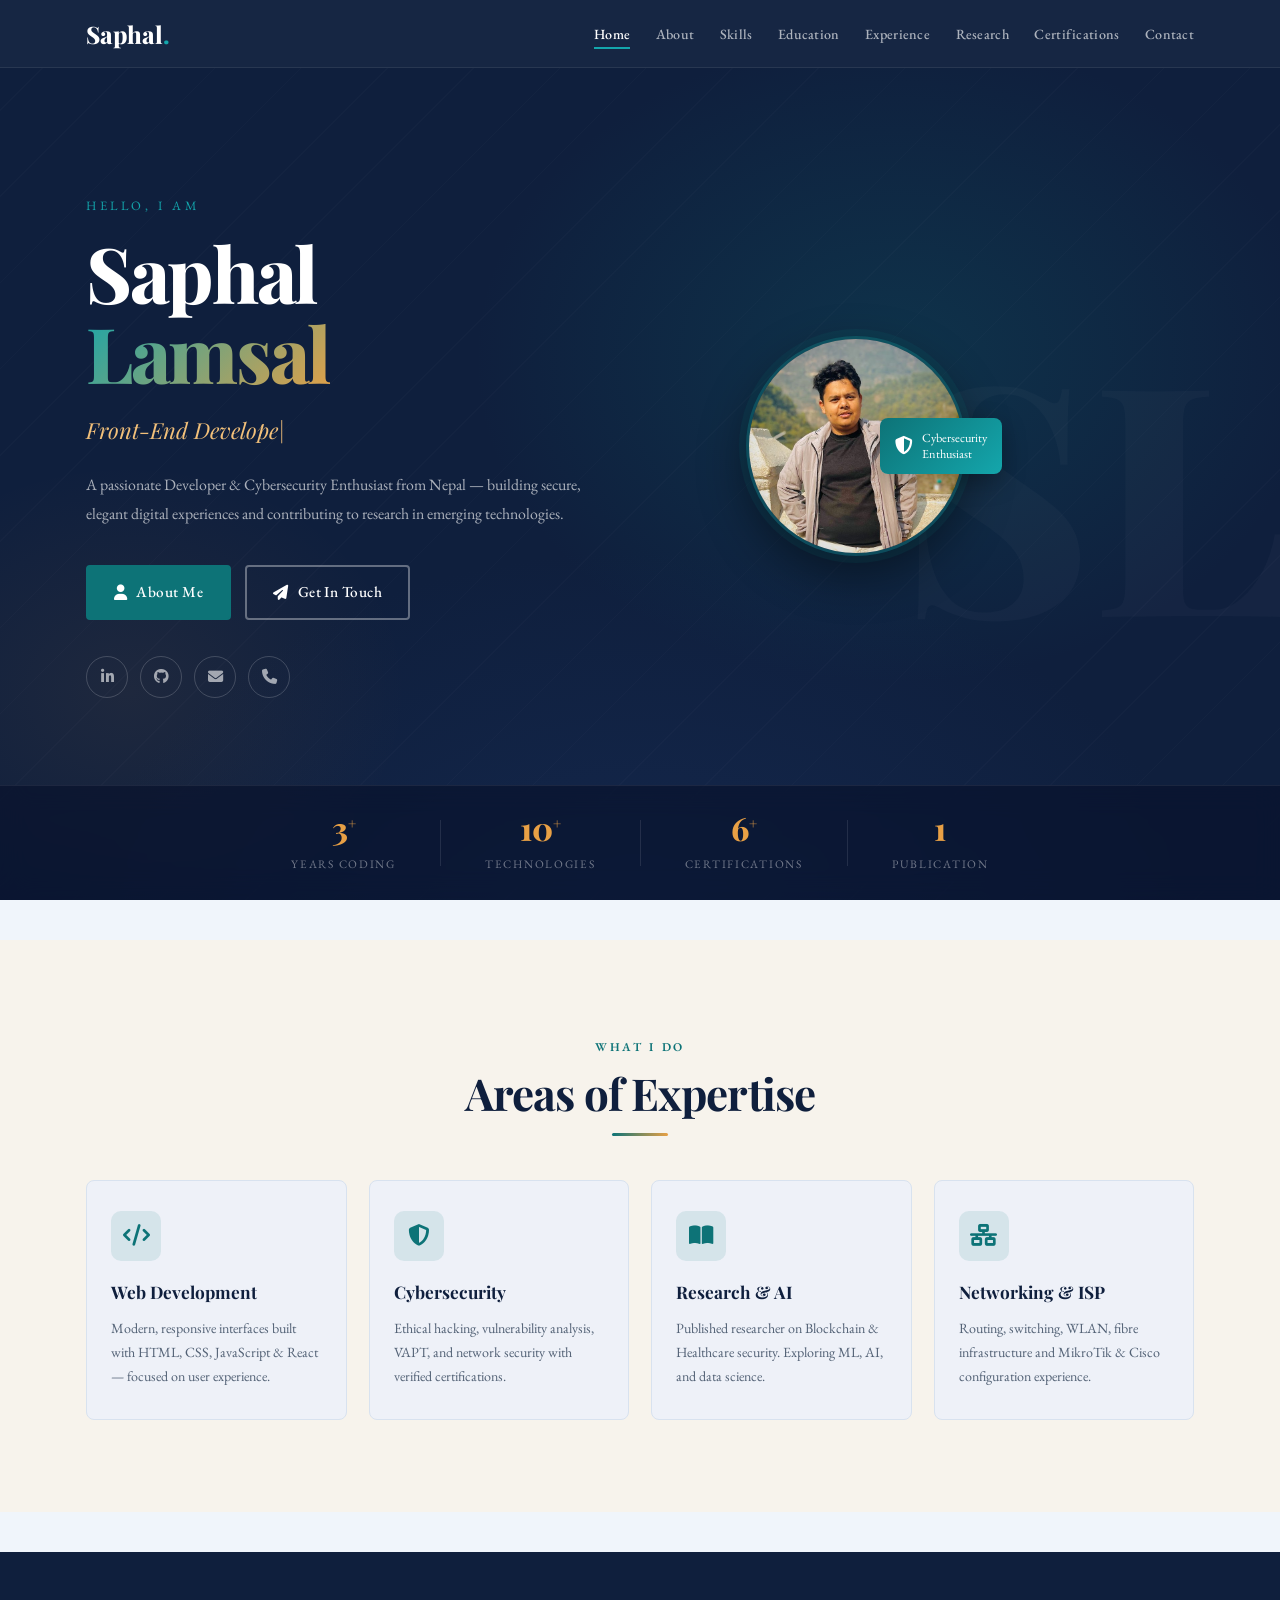
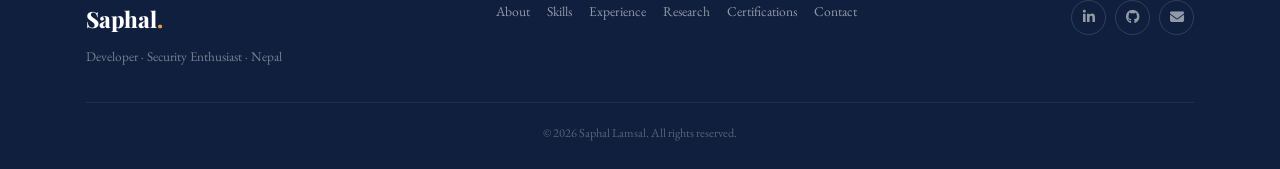
==== commit 93b75b30: "Harden static site security controls Co-authored-by: safalamsall <121029236+safalamsall@users.norepl" ====
--- a/index.html
+++ b/index.html
@@ -97,10 +97,10 @@
         <a href="contact.html" class="btn-outline"><i class="fas fa-paper-plane"></i> Get In Touch</a>
       </div>
       <div class="hero-socials">
-        <a href="https://www.linkedin.com/in/saphallamsal/" target="_blank" aria-label="LinkedIn">
+        <a href="https://www.linkedin.com/in/saphallamsal/" target="_blank" rel="noopener noreferrer" aria-label="LinkedIn">
           <i class="fab fa-linkedin-in"></i>
         </a>
-        <a href="https://github.com/safalamsall" target="_blank" aria-label="GitHub">
+        <a href="https://github.com/safalamsall" target="_blank" rel="noopener noreferrer" aria-label="GitHub">
           <i class="fab fa-github"></i>
         </a>
         <a href="mailto:info@safallamsal.com.np" aria-label="Email">
@@ -224,8 +224,8 @@
         <a href="contact.html">Contact</a>
       </div>
       <div class="footer-socials">
-        <a href="https://www.linkedin.com/in/saphallamsal/" target="_blank" aria-label="LinkedIn"><i class="fab fa-linkedin-in"></i></a>
-        <a href="https://github.com/safalamsall" target="_blank" aria-label="GitHub"><i class="fab fa-github"></i></a>
+        <a href="https://www.linkedin.com/in/saphallamsal/" target="_blank" rel="noopener noreferrer" aria-label="LinkedIn"><i class="fab fa-linkedin-in"></i></a>
+        <a href="https://github.com/safalamsall" target="_blank" rel="noopener noreferrer" aria-label="GitHub"><i class="fab fa-github"></i></a>
         <a href="mailto:info@safallamsal.com.np" aria-label="Email"><i class="fas fa-envelope"></i></a>
       </div>
     </div>
